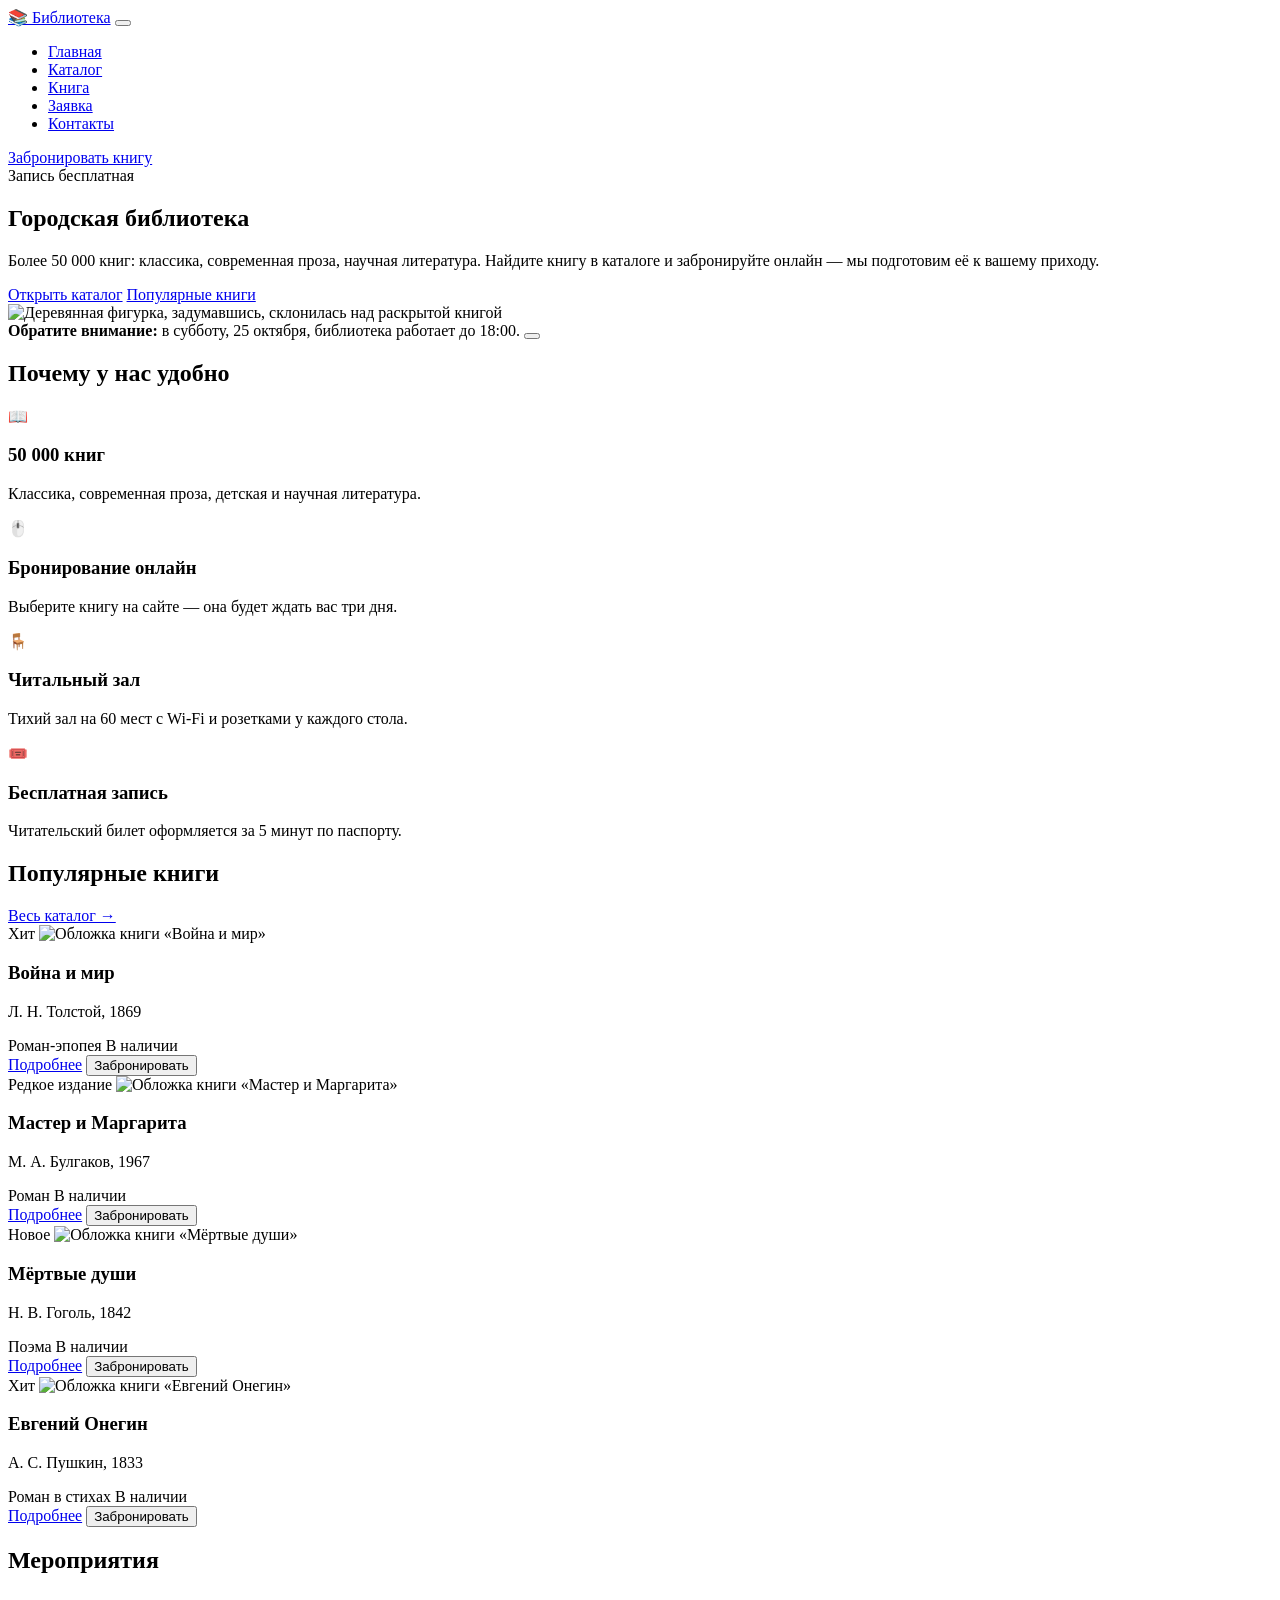
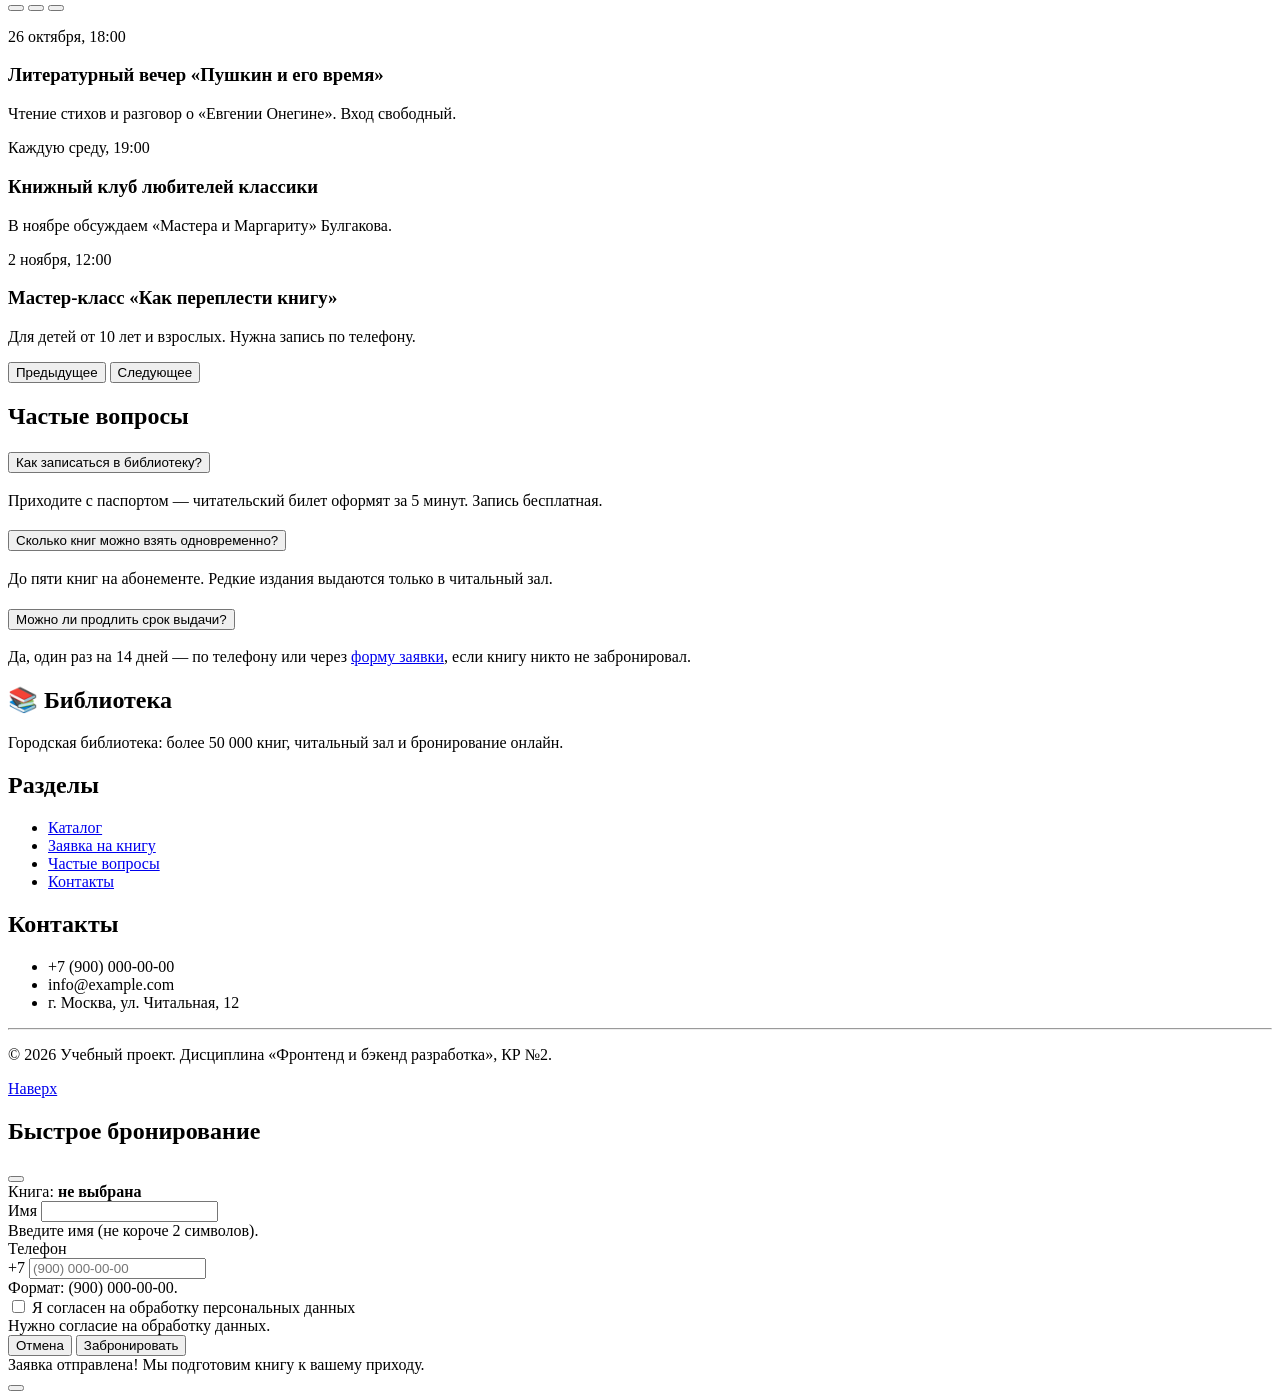
==== index.html @ 31fd8f64 "feat: add index page with hero, carousel and accordion" ====
<!DOCTYPE html>
<html lang="ru">
<head>
  <meta charset="UTF-8">
  <meta name="viewport" content="width=device-width, initial-scale=1.0">
  <meta name="description" content="Городская библиотека: каталог книг, бронирование онлайн, мероприятия и ответы на частые вопросы.">
  <title>Городская библиотека — каталог книг и бронирование</title>

  <!-- Bootstrap подключён локально из папки vendor/, затем наш custom.css -->
  <link rel="stylesheet" href="vendor/bootstrap/css/bootstrap.min.css">
  <link rel="stylesheet" href="css/custom.css">
</head>
<body class="d-flex flex-column min-vh-100">
  <header class="site-header sticky-top">
    <nav class="navbar navbar-expand-lg" aria-label="Основная навигация">
      <div class="container">
        <a class="navbar-brand fw-bold" href="index.html">📚 Библиотека</a>

        <button class="navbar-toggler" type="button" data-bs-toggle="collapse" data-bs-target="#main-nav"
                aria-controls="main-nav" aria-expanded="false" aria-label="Открыть меню">
          <span class="navbar-toggler-icon"></span>
        </button>

        <div class="collapse navbar-collapse" id="main-nav">
          <ul class="navbar-nav ms-auto mb-2 mb-lg-0">
            <li class="nav-item"><a class="nav-link active" aria-current="page" href="index.html">Главная</a></li>
            <li class="nav-item"><a class="nav-link" href="catalog.html">Каталог</a></li>
            <li class="nav-item"><a class="nav-link" href="product.html">Книга</a></li>
            <li class="nav-item"><a class="nav-link" href="order.html">Заявка</a></li>
            <li class="nav-item"><a class="nav-link" href="contacts.html">Контакты</a></li>
          </ul>
          <a class="btn btn-primary ms-lg-3" href="order.html">Забронировать книгу</a>
        </div>
      </div>
    </nav>
  </header>

  <main class="flex-grow-1">
    <section class="hero py-5">
      <div class="container">
        <div class="row align-items-center g-4 g-lg-5">
          <div class="col-12 col-lg-6">
            <span class="badge text-bg-warning mb-3">Запись бесплатная</span>
            <h1 class="display-5 fw-bold">Городская библиотека</h1>
            <p class="lead">
              Более 50 000 книг: классика, современная проза, научная литература.
              Найдите книгу в каталоге и забронируйте онлайн — мы подготовим её к вашему приходу.
            </p>
            <div class="d-flex flex-wrap gap-2">
              <a class="btn btn-primary btn-lg" href="catalog.html">Открыть каталог</a>
              <a class="btn btn-outline-light btn-lg" href="#popular">Популярные книги</a>
            </div>
          </div>
          <div class="col-12 col-lg-6">
            <img class="img-fluid rounded-4 hero__image" src="images/hero.jpeg"
                 alt="Деревянная фигурка, задумавшись, склонилась над раскрытой книгой" width="547" height="365">
          </div>
        </div>
      </div>
    </section>

    <div class="container py-5">
      <div class="alert alert-warning alert-dismissible fade show" role="alert">
        <strong>Обратите внимание:</strong> в субботу, 25 октября, библиотека работает до 18:00.
        <button class="btn-close" type="button" data-bs-dismiss="alert" aria-label="Закрыть"></button>
      </div>

      <section class="mb-5" id="advantages">
        <h2 class="mb-4">Почему у нас удобно</h2>
        <div class="row g-4">
          <div class="col-12 col-md-6 col-lg-3">
            <div class="card h-100 advantage-card">
              <div class="card-body">
                <div class="advantage-card__icon mb-3" aria-hidden="true">📖</div>
                <h3 class="h5">50 000 книг</h3>
                <p class="card-text text-body-secondary">Классика, современная проза, детская и научная литература.</p>
              </div>
            </div>
          </div>
          <div class="col-12 col-md-6 col-lg-3">
            <div class="card h-100 advantage-card">
              <div class="card-body">
                <div class="advantage-card__icon mb-3" aria-hidden="true">🖱️</div>
                <h3 class="h5">Бронирование онлайн</h3>
                <p class="card-text text-body-secondary">Выберите книгу на сайте — она будет ждать вас три дня.</p>
              </div>
            </div>
          </div>
          <div class="col-12 col-md-6 col-lg-3">
            <div class="card h-100 advantage-card">
              <div class="card-body">
                <div class="advantage-card__icon mb-3" aria-hidden="true">🪑</div>
                <h3 class="h5">Читальный зал</h3>
                <p class="card-text text-body-secondary">Тихий зал на 60 мест с Wi-Fi и розетками у каждого стола.</p>
              </div>
            </div>
          </div>
          <div class="col-12 col-md-6 col-lg-3">
            <div class="card h-100 advantage-card">
              <div class="card-body">
                <div class="advantage-card__icon mb-3" aria-hidden="true">🎟️</div>
                <h3 class="h5">Бесплатная запись</h3>
                <p class="card-text text-body-secondary">Читательский билет оформляется за 5 минут по паспорту.</p>
              </div>
            </div>
          </div>
        </div>
      </section>

      <section class="mb-5" id="popular">
        <div class="d-flex flex-wrap justify-content-between align-items-end gap-2 mb-4">
          <h2 class="mb-0">Популярные книги</h2>
          <a class="btn btn-outline-primary" href="catalog.html">Весь каталог →</a>
        </div>
        <div class="row row-cols-2 row-cols-lg-4 g-3 g-md-4">
        <div class="col">
          <article class="card book-card h-100">
          <span class="badge text-bg-primary position-absolute top-0 start-0 m-2">Хит</span>
            <img class="card-img-top book-card__cover" src="images/tolstoy-war-and-peace.svg" alt="Обложка книги «Война и мир»" width="300" height="400" loading="lazy">
            <div class="card-body">
              <h3 class="card-title h5">Война и мир</h3>
              <p class="card-text text-body-secondary mb-2">Л. Н. Толстой, 1869</p>
              <span class="badge rounded-pill text-bg-light border">Роман-эпопея</span>
              <span class="badge rounded-pill text-bg-success">В наличии</span>
            </div>
            <div class="card-footer bg-transparent border-0 d-flex flex-wrap gap-2 pb-3">
              <a class="btn btn-outline-primary btn-sm" href="product.html">Подробнее</a>
              <button class="btn btn-primary btn-sm" type="button" data-bs-toggle="modal" data-bs-target="#order-modal" data-book="Война и мир">Забронировать</button>
            </div>
          </article>
        </div>

        <div class="col">
          <article class="card book-card book-card--rare h-100">
          <span class="badge text-bg-dark position-absolute top-0 start-0 m-2">Редкое издание</span>
            <img class="card-img-top book-card__cover" src="images/bulgakov-master.svg" alt="Обложка книги «Мастер и Маргарита»" width="300" height="400" loading="lazy">
            <div class="card-body">
              <h3 class="card-title h5">Мастер и Маргарита</h3>
              <p class="card-text text-body-secondary mb-2">М. А. Булгаков, 1967</p>
              <span class="badge rounded-pill text-bg-light border">Роман</span>
              <span class="badge rounded-pill text-bg-success">В наличии</span>
            </div>
            <div class="card-footer bg-transparent border-0 d-flex flex-wrap gap-2 pb-3">
              <a class="btn btn-outline-primary btn-sm" href="product.html">Подробнее</a>
              <button class="btn btn-primary btn-sm" type="button" data-bs-toggle="modal" data-bs-target="#order-modal" data-book="Мастер и Маргарита">Забронировать</button>
            </div>
          </article>
        </div>

        <div class="col">
          <article class="card book-card h-100">
          <span class="badge text-bg-success position-absolute top-0 start-0 m-2">Новое</span>
            <img class="card-img-top book-card__cover" src="images/gogol-dead-souls.svg" alt="Обложка книги «Мёртвые души»" width="300" height="400" loading="lazy">
            <div class="card-body">
              <h3 class="card-title h5">Мёртвые души</h3>
              <p class="card-text text-body-secondary mb-2">Н. В. Гоголь, 1842</p>
              <span class="badge rounded-pill text-bg-light border">Поэма</span>
              <span class="badge rounded-pill text-bg-success">В наличии</span>
            </div>
            <div class="card-footer bg-transparent border-0 d-flex flex-wrap gap-2 pb-3">
              <a class="btn btn-outline-primary btn-sm" href="product.html">Подробнее</a>
              <button class="btn btn-primary btn-sm" type="button" data-bs-toggle="modal" data-bs-target="#order-modal" data-book="Мёртвые души">Забронировать</button>
            </div>
          </article>
        </div>

        <div class="col">
          <article class="card book-card h-100">
          <span class="badge text-bg-primary position-absolute top-0 start-0 m-2">Хит</span>
            <img class="card-img-top book-card__cover" src="images/pushkin-onegin.svg" alt="Обложка книги «Евгений Онегин»" width="300" height="400" loading="lazy">
            <div class="card-body">
              <h3 class="card-title h5">Евгений Онегин</h3>
              <p class="card-text text-body-secondary mb-2">А. С. Пушкин, 1833</p>
              <span class="badge rounded-pill text-bg-light border">Роман в стихах</span>
              <span class="badge rounded-pill text-bg-success">В наличии</span>
            </div>
            <div class="card-footer bg-transparent border-0 d-flex flex-wrap gap-2 pb-3">
              <a class="btn btn-outline-primary btn-sm" href="product.html">Подробнее</a>
              <button class="btn btn-primary btn-sm" type="button" data-bs-toggle="modal" data-bs-target="#order-modal" data-book="Евгений Онегин">Забронировать</button>
            </div>
          </article>
        </div>
        </div>
      </section>

      <section class="mb-5" id="events">
        <h2 class="mb-4">Мероприятия</h2>
        <div class="carousel slide events-carousel rounded-4 overflow-hidden" id="events-carousel" data-bs-ride="carousel">
          <div class="carousel-indicators">
            <button class="active" type="button" data-bs-target="#events-carousel" data-bs-slide-to="0" aria-current="true" aria-label="Мероприятие 1"></button>
            <button type="button" data-bs-target="#events-carousel" data-bs-slide-to="1" aria-label="Мероприятие 2"></button>
            <button type="button" data-bs-target="#events-carousel" data-bs-slide-to="2" aria-label="Мероприятие 3"></button>
          </div>
          <div class="carousel-inner">
            <div class="carousel-item active events-carousel__slide events-carousel__slide--1">
              <div class="events-carousel__content">
                <p class="text-uppercase small mb-1">26 октября, 18:00</p>
                <h3>Литературный вечер «Пушкин и его время»</h3>
                <p class="mb-0">Чтение стихов и разговор о «Евгении Онегине». Вход свободный.</p>
              </div>
            </div>
            <div class="carousel-item events-carousel__slide events-carousel__slide--2">
              <div class="events-carousel__content">
                <p class="text-uppercase small mb-1">Каждую среду, 19:00</p>
                <h3>Книжный клуб любителей классики</h3>
                <p class="mb-0">В ноябре обсуждаем «Мастера и Маргариту» Булгакова.</p>
              </div>
            </div>
            <div class="carousel-item events-carousel__slide events-carousel__slide--3">
              <div class="events-carousel__content">
                <p class="text-uppercase small mb-1">2 ноября, 12:00</p>
                <h3>Мастер-класс «Как переплести книгу»</h3>
                <p class="mb-0">Для детей от 10 лет и взрослых. Нужна запись по телефону.</p>
              </div>
            </div>
          </div>
          <button class="carousel-control-prev" type="button" data-bs-target="#events-carousel" data-bs-slide="prev">
            <span class="carousel-control-prev-icon" aria-hidden="true"></span>
            <span class="visually-hidden">Предыдущее</span>
          </button>
          <button class="carousel-control-next" type="button" data-bs-target="#events-carousel" data-bs-slide="next">
            <span class="carousel-control-next-icon" aria-hidden="true"></span>
            <span class="visually-hidden">Следующее</span>
          </button>
        </div>
      </section>

      <section id="faq">
        <h2 class="mb-4">Частые вопросы</h2>
        <div class="accordion" id="faq-accordion">
          <div class="accordion-item">
            <h3 class="accordion-header">
              <button class="accordion-button" type="button" data-bs-toggle="collapse" data-bs-target="#faq-1" aria-expanded="true" aria-controls="faq-1">
                Как записаться в библиотеку?
              </button>
            </h3>
            <div class="accordion-collapse collapse show" id="faq-1" data-bs-parent="#faq-accordion">
              <div class="accordion-body">Приходите с паспортом — читательский билет оформят за 5 минут. Запись бесплатная.</div>
            </div>
          </div>
          <div class="accordion-item">
            <h3 class="accordion-header">
              <button class="accordion-button collapsed" type="button" data-bs-toggle="collapse" data-bs-target="#faq-2" aria-expanded="false" aria-controls="faq-2">
                Сколько книг можно взять одновременно?
              </button>
            </h3>
            <div class="accordion-collapse collapse" id="faq-2" data-bs-parent="#faq-accordion">
              <div class="accordion-body">До пяти книг на абонементе. Редкие издания выдаются только в читальный зал.</div>
            </div>
          </div>
          <div class="accordion-item">
            <h3 class="accordion-header">
              <button class="accordion-button collapsed" type="button" data-bs-toggle="collapse" data-bs-target="#faq-3" aria-expanded="false" aria-controls="faq-3">
                Можно ли продлить срок выдачи?
              </button>
            </h3>
            <div class="accordion-collapse collapse" id="faq-3" data-bs-parent="#faq-accordion">
              <div class="accordion-body">Да, один раз на 14 дней — по телефону или через <a href="order.html">форму заявки</a>, если книгу никто не забронировал.</div>
            </div>
          </div>
        </div>
      </section>
    </div>
  </main>

  <footer class="site-footer mt-auto pt-5 pb-3">
    <div class="container">
      <div class="row g-4">
        <div class="col-12 col-md-4">
          <h2 class="h5">📚 Библиотека</h2>
          <p class="mb-0">Городская библиотека: более 50 000 книг, читальный зал и бронирование онлайн.</p>
        </div>
        <div class="col-6 col-md-4">
          <h2 class="h5">Разделы</h2>
          <ul class="list-unstyled mb-0">
            <li><a href="catalog.html">Каталог</a></li>
            <li><a href="order.html">Заявка на книгу</a></li>
            <li><a href="index.html#faq">Частые вопросы</a></li>
            <li><a href="contacts.html">Контакты</a></li>
          </ul>
        </div>
        <div class="col-6 col-md-4">
          <h2 class="h5">Контакты</h2>
          <ul class="list-unstyled mb-0">
            <li>+7 (900) 000-00-00</li>
            <li>info@example.com</li>
            <li>г. Москва, ул. Читальная, 12</li>
          </ul>
        </div>
      </div>
      <hr>
      <p class="small mb-0">&copy; 2026 Учебный проект. Дисциплина «Фронтенд и бэкенд разработка», КР №2.</p>
    </div>
  </footer>

  <a class="btn btn-primary position-fixed bottom-0 end-0 m-3 z-3" href="#">Наверх</a>

  <!-- Модальное окно быстрого бронирования (Bootstrap modal) -->
  <div class="modal fade" id="order-modal" tabindex="-1" aria-labelledby="order-modal-title" aria-hidden="true">
    <div class="modal-dialog modal-dialog-centered">
      <div class="modal-content">
        <form class="needs-validation" action="#" method="post" novalidate>
          <div class="modal-header">
            <h2 class="modal-title fs-5" id="order-modal-title">Быстрое бронирование</h2>
            <button class="btn-close" type="button" data-bs-dismiss="modal" aria-label="Закрыть"></button>
          </div>

          <div class="modal-body">
            <div class="alert alert-light border py-2">Книга: <strong data-book-name>не выбрана</strong></div>
            <input id="modal-book" name="book" type="hidden">

            <div class="mb-3">
              <label class="form-label" for="modal-name">Имя</label>
              <input class="form-control" id="modal-name" name="name" type="text" minlength="2" autocomplete="name" required>
              <div class="invalid-feedback">Введите имя (не короче 2 символов).</div>
            </div>

            <div class="mb-3">
              <label class="form-label" for="modal-phone">Телефон</label>
              <div class="input-group has-validation">
                <span class="input-group-text">+7</span>
                <input class="form-control" id="modal-phone" name="phone" type="tel" inputmode="tel" placeholder="(900) 000-00-00"
                       pattern="\(\d{3}\) \d{3}-\d{2}-\d{2}" autocomplete="tel-national" required>
                <div class="invalid-feedback">Формат: (900) 000-00-00.</div>
              </div>
            </div>

            <div class="form-check">
              <input class="form-check-input" id="modal-agreement" name="agreement" type="checkbox" required>
              <label class="form-check-label" for="modal-agreement">Я согласен на обработку персональных данных</label>
              <div class="invalid-feedback">Нужно согласие на обработку данных.</div>
            </div>
          </div>

          <div class="modal-footer">
            <button class="btn btn-outline-secondary" type="button" data-bs-dismiss="modal">Отмена</button>
            <button class="btn btn-primary" type="submit">Забронировать</button>
          </div>
        </form>
      </div>
    </div>
  </div>

  <!-- Всплывающее уведомление (Bootstrap toast) — показывается после отправки формы -->
  <div class="toast-container position-fixed bottom-0 start-50 translate-middle-x p-3">
    <div class="toast align-items-center text-bg-success border-0" id="success-toast" role="status" aria-live="polite" aria-atomic="true">
      <div class="d-flex">
        <div class="toast-body">Заявка отправлена! Мы подготовим книгу к вашему приходу.</div>
        <button class="btn-close btn-close-white me-2 m-auto" type="button" data-bs-dismiss="toast" aria-label="Закрыть"></button>
      </div>
    </div>
  </div>

  <script src="vendor/bootstrap/js/bootstrap.bundle.min.js"></script>
  <script src="js/main.js"></script>
</body>
</html>
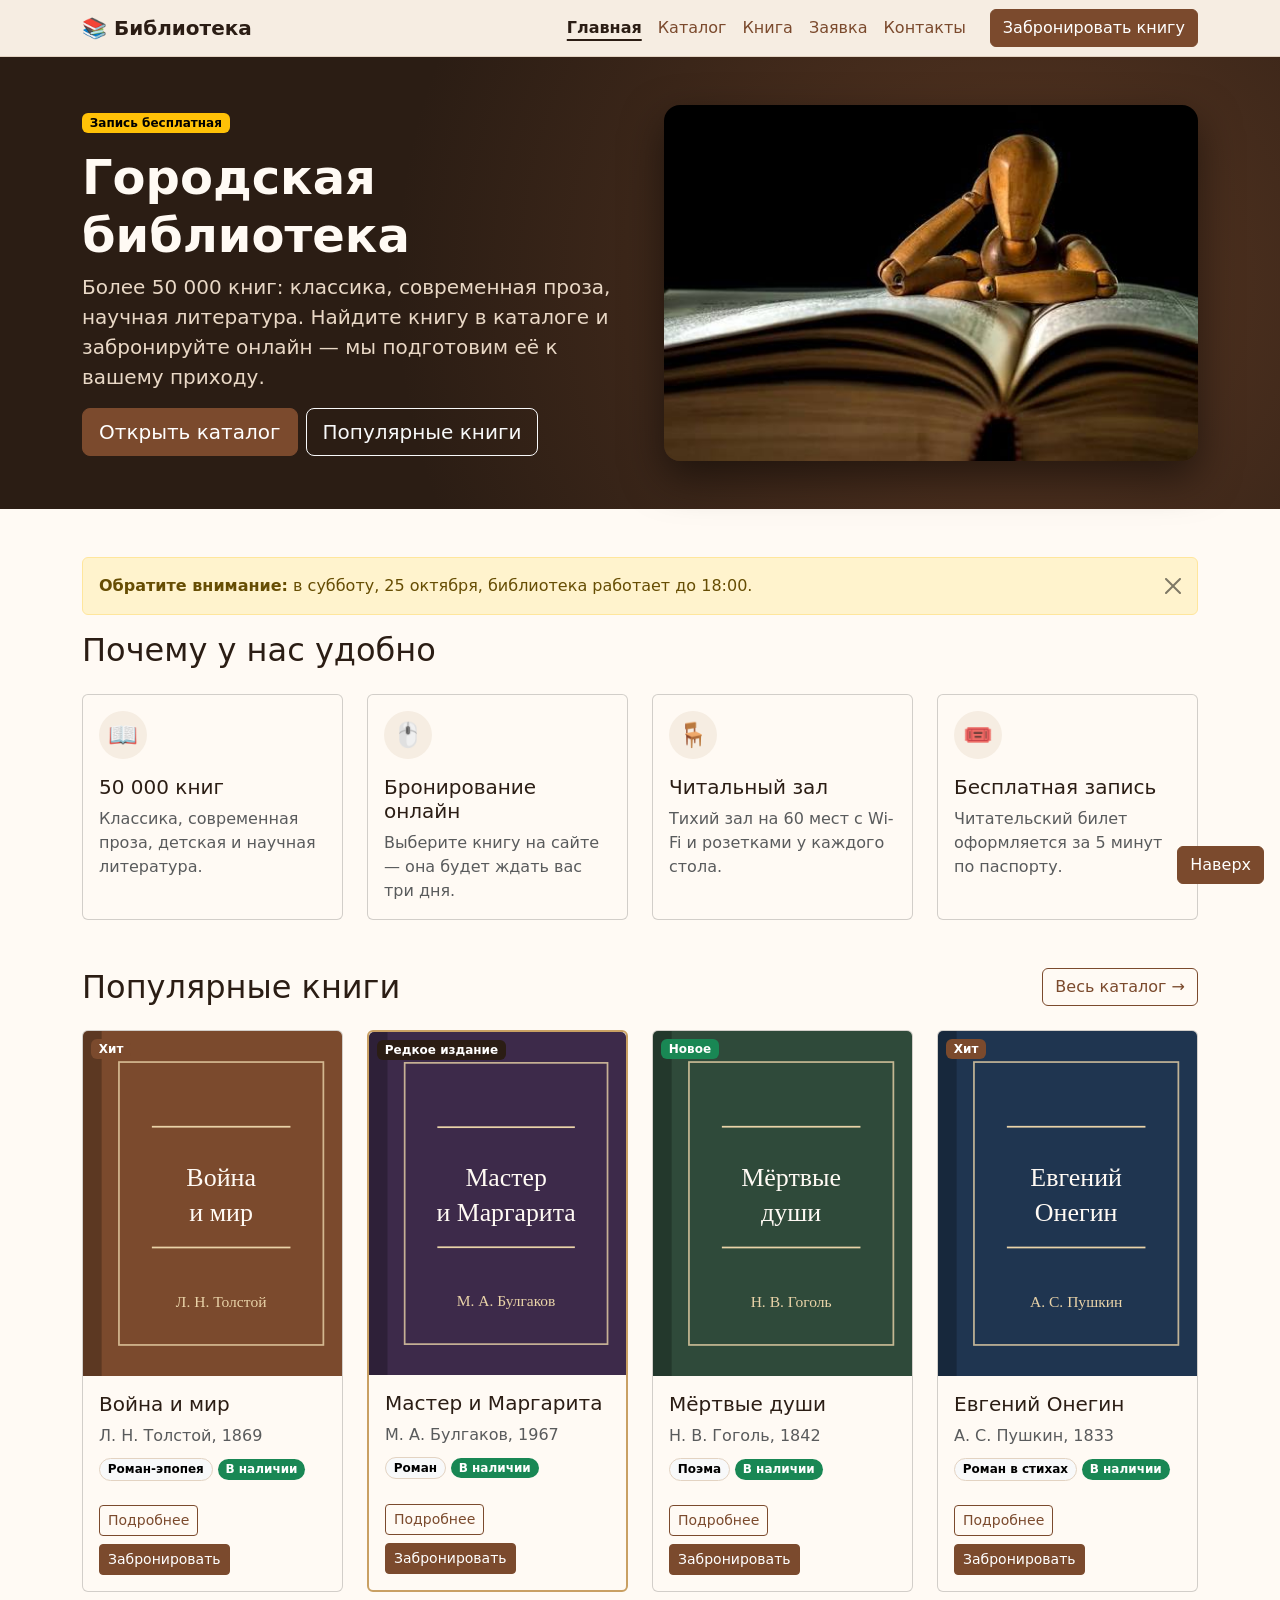
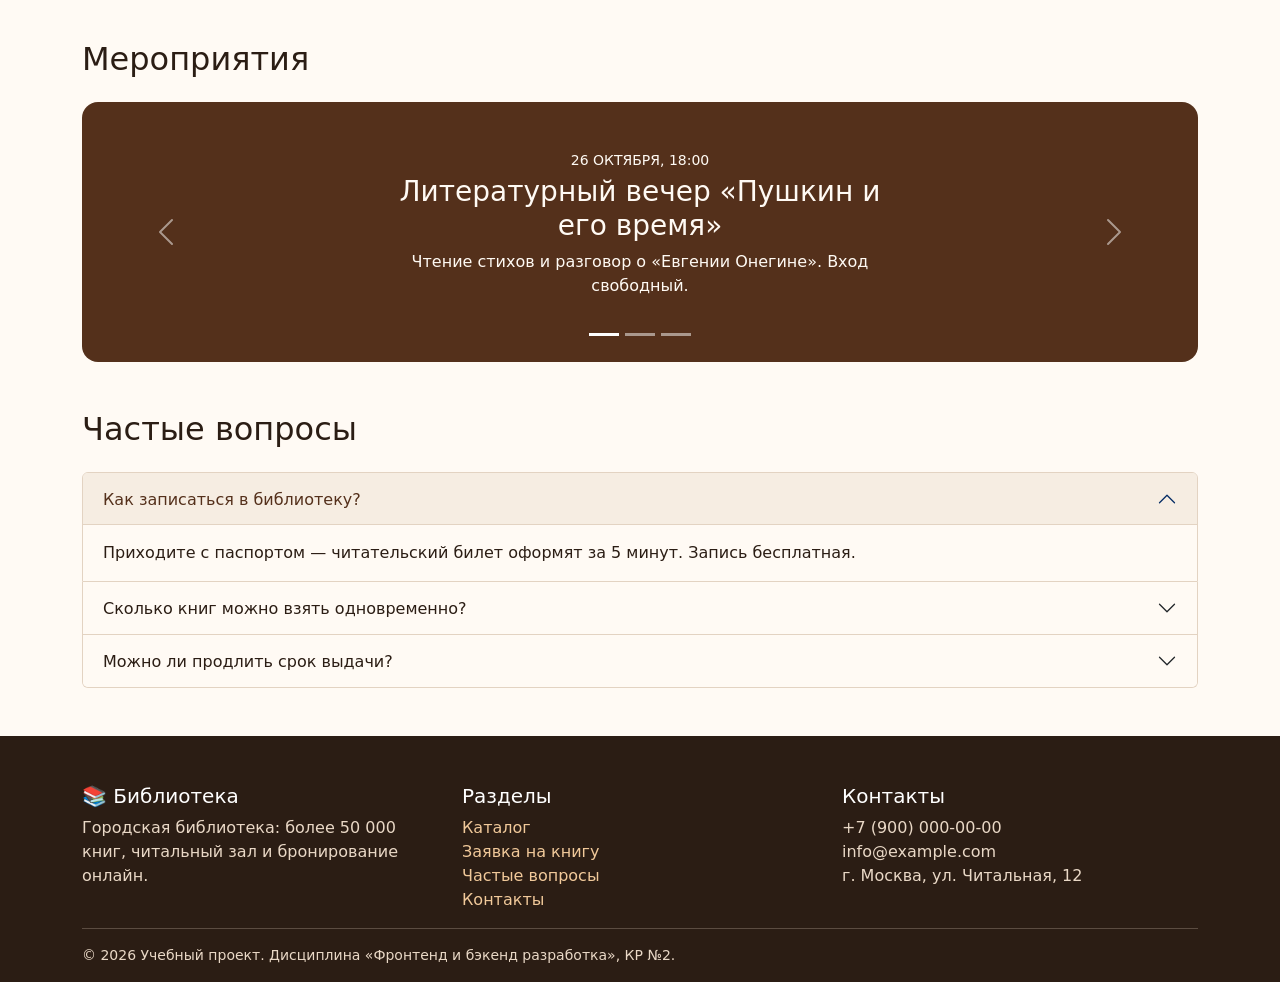
==== commit e694df3a: "refactor: remove comments from code" ====
--- a/index.html
+++ b/index.html
@@ -6,7 +6,6 @@
   <meta name="description" content="Городская библиотека: каталог книг, бронирование онлайн, мероприятия и ответы на частые вопросы.">
   <title>Городская библиотека — каталог книг и бронирование</title>
 
-  <!-- Bootstrap подключён локально из папки vendor/, затем наш custom.css -->
   <link rel="stylesheet" href="vendor/bootstrap/css/bootstrap.min.css">
   <link rel="stylesheet" href="css/custom.css">
 </head>
@@ -295,7 +294,6 @@
 
   <a class="btn btn-primary position-fixed bottom-0 end-0 m-3 z-3" href="#">Наверх</a>
 
-  <!-- Модальное окно быстрого бронирования (Bootstrap modal) -->
   <div class="modal fade" id="order-modal" tabindex="-1" aria-labelledby="order-modal-title" aria-hidden="true">
     <div class="modal-dialog modal-dialog-centered">
       <div class="modal-content">
@@ -341,7 +339,6 @@
     </div>
   </div>
 
-  <!-- Всплывающее уведомление (Bootstrap toast) — показывается после отправки формы -->
   <div class="toast-container position-fixed bottom-0 start-50 translate-middle-x p-3">
     <div class="toast align-items-center text-bg-success border-0" id="success-toast" role="status" aria-live="polite" aria-atomic="true">
       <div class="d-flex">
--- a/css/custom.css
+++ b/css/custom.css
@@ -0,0 +1,226 @@
+:root {
+  --color-bg: #fffaf4;
+  --color-text: #2b1d14;
+  --color-primary: #7b4a2d;
+  --color-primary-dark: #54301b;
+  --color-surface: #f6ede2;
+  --color-dark: #2b1d14;
+
+  --bs-body-bg: var(--color-bg);
+  --bs-body-color: var(--color-text);
+  --bs-primary: #7b4a2d;
+  --bs-primary-rgb: 123, 74, 45;
+  --bs-dark-rgb: 43, 29, 20;
+  --bs-link-color-rgb: 123, 74, 45;
+  --bs-link-hover-color-rgb: 84, 48, 27;
+  --bs-border-color: #e3d3c2;
+}
+
+.btn-primary {
+  --bs-btn-bg: var(--color-primary);
+  --bs-btn-border-color: var(--color-primary);
+  --bs-btn-hover-bg: var(--color-primary-dark);
+  --bs-btn-hover-border-color: var(--color-primary-dark);
+  --bs-btn-active-bg: var(--color-primary-dark);
+  --bs-btn-active-border-color: var(--color-primary-dark);
+  --bs-btn-disabled-bg: #a08a7b;
+  --bs-btn-disabled-border-color: #a08a7b;
+}
+
+.btn-outline-primary {
+  --bs-btn-color: var(--color-primary);
+  --bs-btn-border-color: var(--color-primary);
+  --bs-btn-hover-bg: var(--color-primary);
+  --bs-btn-hover-border-color: var(--color-primary);
+  --bs-btn-hover-color: #ffffff;
+  --bs-btn-active-bg: var(--color-primary-dark);
+  --bs-btn-active-border-color: var(--color-primary-dark);
+  --bs-btn-active-color: #ffffff;
+}
+
+.form-control:focus,
+.form-select:focus,
+.form-check-input:focus {
+  border-color: var(--color-primary);
+  box-shadow: 0 0 0 0.25rem rgba(123, 74, 45, 0.25);
+}
+
+.form-check-input:checked {
+  background-color: var(--color-primary);
+  border-color: var(--color-primary);
+}
+
+.pagination {
+  --bs-pagination-color: var(--color-primary);
+  --bs-pagination-hover-color: var(--color-primary-dark);
+  --bs-pagination-active-bg: var(--color-primary);
+  --bs-pagination-active-border-color: var(--color-primary);
+}
+
+.nav-tabs .nav-link {
+  color: var(--color-primary);
+}
+
+.nav-tabs .nav-link.active {
+  color: var(--color-text);
+}
+
+.accordion {
+  --bs-accordion-active-bg: var(--color-surface);
+  --bs-accordion-active-color: var(--color-primary-dark);
+  --bs-accordion-btn-focus-box-shadow: 0 0 0 0.25rem rgba(123, 74, 45, 0.25);
+}
+
+.site-header {
+  background-color: var(--color-surface);
+  border-bottom: 1px solid var(--bs-border-color);
+}
+
+.site-header .navbar {
+  --bs-navbar-color: var(--color-primary);
+  --bs-navbar-hover-color: var(--color-primary-dark);
+  --bs-navbar-active-color: var(--color-text);
+  --bs-navbar-brand-color: var(--color-text);
+  --bs-navbar-brand-hover-color: var(--color-primary);
+}
+
+.site-header .nav-link.active {
+  font-weight: 600;
+  text-decoration: underline;
+  text-underline-offset: 6px;
+  text-decoration-thickness: 2px;
+}
+
+.hero {
+  color: #fffaf4;
+  background-color: var(--color-dark);
+  background-image: radial-gradient(circle at 80% 50%, rgba(123, 74, 45, 0.55), transparent 60%);
+}
+
+.hero .lead {
+  color: #e9d8c6;
+}
+
+.hero__image {
+  box-shadow: 0 1rem 2.5rem rgba(0, 0, 0, 0.5);
+}
+
+.advantage-card__icon {
+  display: grid;
+  place-items: center;
+  width: 3rem;
+  height: 3rem;
+  font-size: 1.5rem;
+  background-color: var(--color-surface);
+  border-radius: 50%;
+}
+
+.book-card__cover {
+  height: auto;
+  aspect-ratio: 3 / 4;
+  object-fit: cover;
+}
+
+@media (max-width: 575.98px) {
+  .book-card .card-title {
+    font-size: 1rem;
+  }
+
+  .book-card .card-text {
+    font-size: 0.875rem;
+  }
+}
+
+.book-card {
+  transition: transform 0.2s ease, box-shadow 0.2s ease;
+}
+
+.book-card:hover {
+  transform: translateY(-4px);
+  box-shadow: 0 0.75rem 1.5rem rgba(43, 29, 20, 0.15);
+}
+
+.book-card:focus-within {
+  border-color: var(--color-primary);
+}
+
+.book-card--rare {
+  border: 2px solid #c9a063;
+}
+
+.book-card--unavailable .book-card__cover {
+  filter: grayscale(0.8);
+  opacity: 0.7;
+}
+
+.book-card--unavailable:hover {
+  transform: none;
+}
+
+.book-terms {
+  background-color: var(--color-surface);
+}
+
+.book-cover {
+  width: 100%;
+  max-width: 360px;
+}
+
+.events-carousel__slide {
+  min-height: 260px;
+  color: #fffaf4;
+}
+
+.events-carousel__slide--1 { background-color: #54301b; }
+.events-carousel__slide--2 { background-color: #3d2a4a; }
+.events-carousel__slide--3 { background-color: #2f4a3a; }
+
+.events-carousel__content {
+  max-width: 640px;
+  margin: 0 auto;
+  padding: 3rem 4.5rem 3.5rem;
+  text-align: center;
+}
+
+@media (min-width: 992px) {
+  .catalog-filters {
+    position: sticky;
+    top: 5.5rem;
+  }
+}
+
+.specs-table th[scope="row"] {
+  width: 45%;
+  font-weight: 600;
+}
+
+.site-footer {
+  color: #e9d8c6;
+  background-color: var(--color-dark);
+}
+
+.site-footer h2 {
+  color: #ffffff;
+}
+
+.site-footer a {
+  color: #f1c99a;
+  text-decoration: none;
+}
+
+.site-footer a:hover {
+  color: #ffffff;
+  text-decoration: underline;
+}
+
+a:focus-visible,
+.btn:focus-visible {
+  outline: 3px solid var(--color-primary-dark);
+  outline-offset: 2px;
+  box-shadow: none;
+}
+
+.hero .btn:focus-visible,
+.site-footer a:focus-visible {
+  outline-color: #f1c99a;
+}
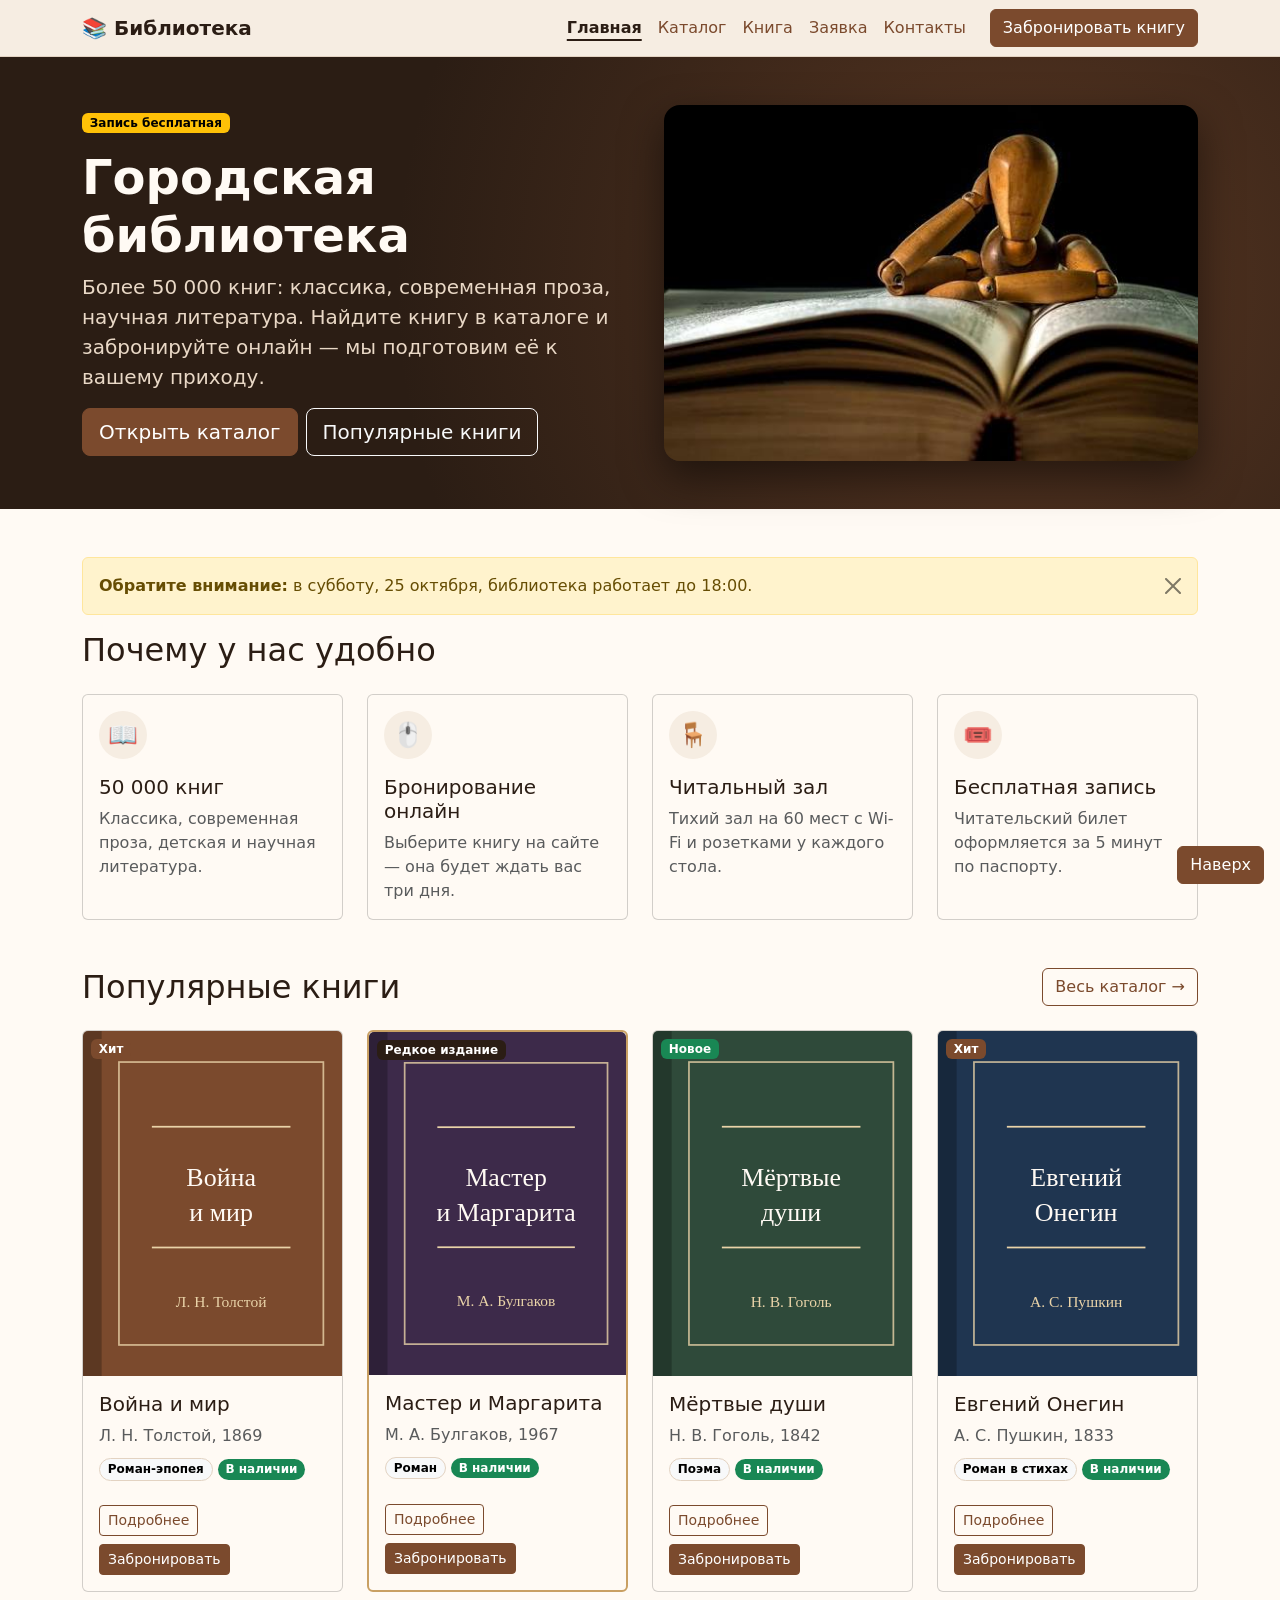
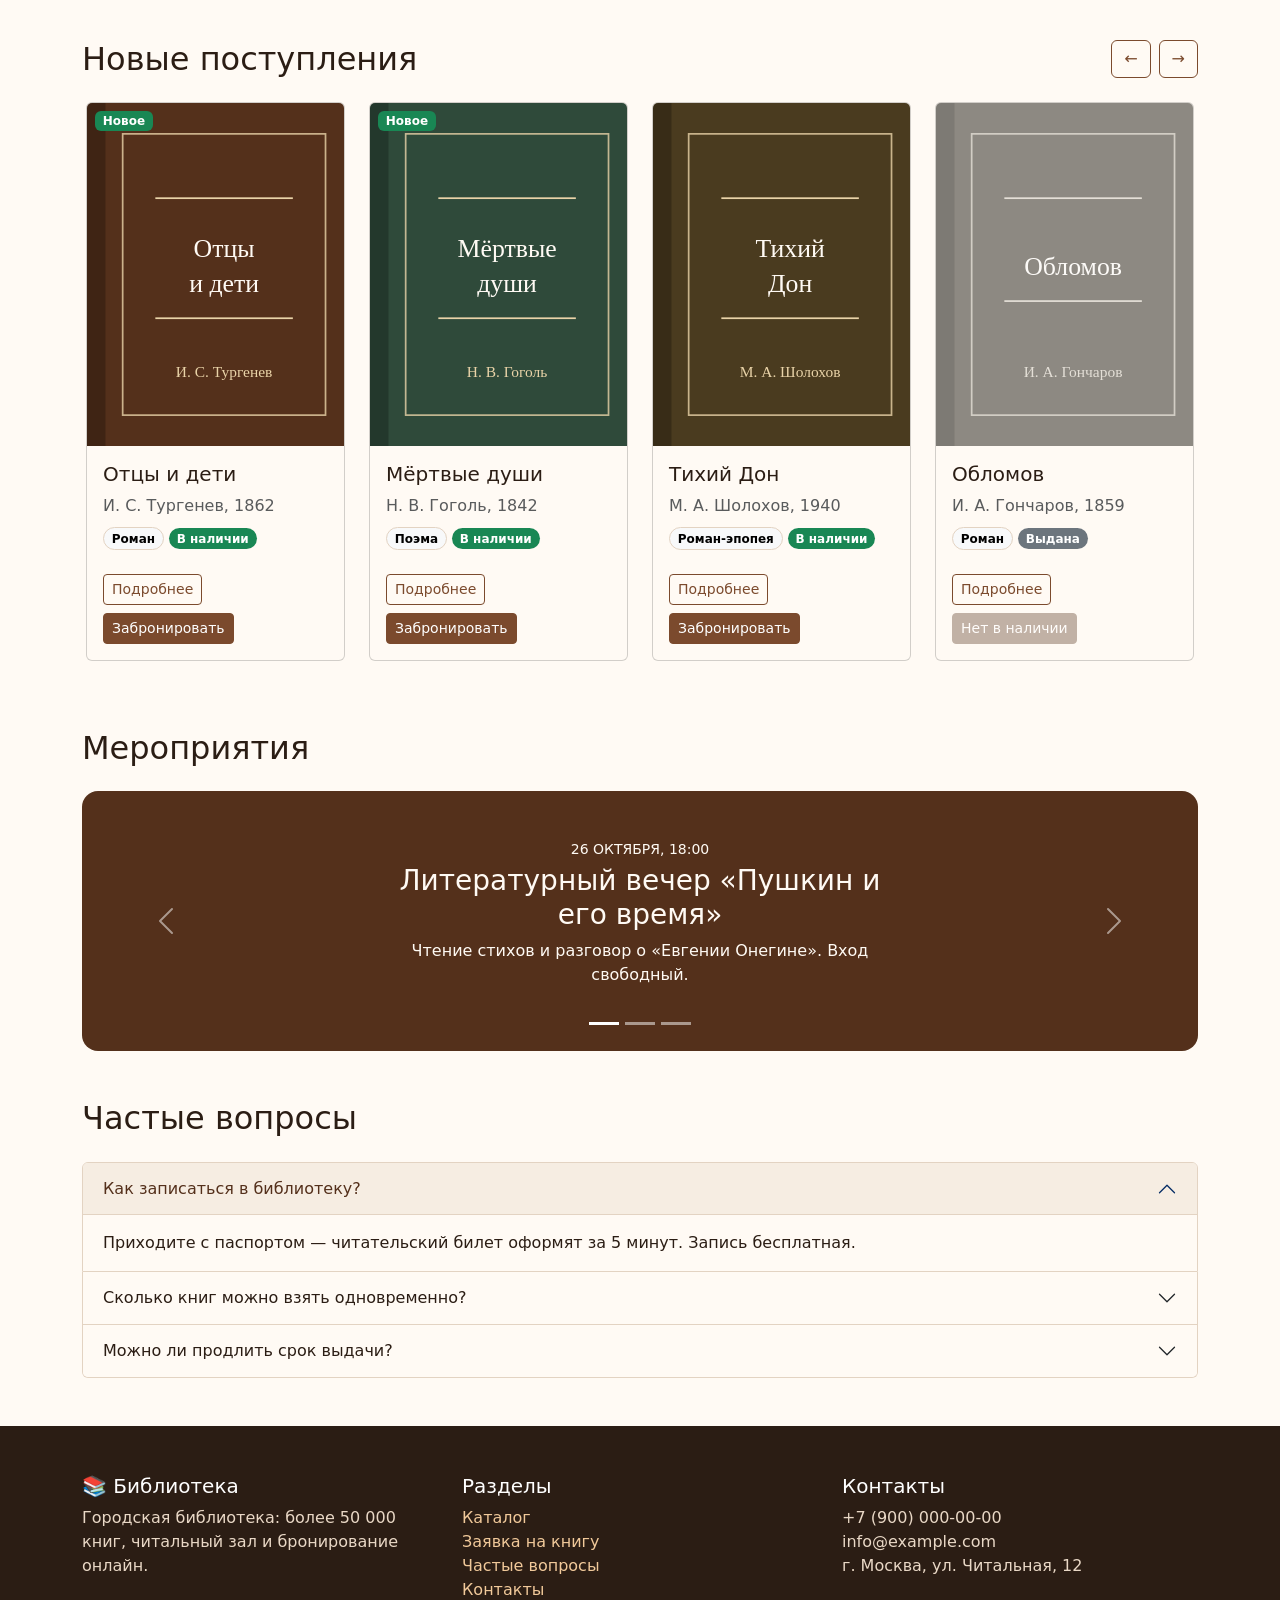
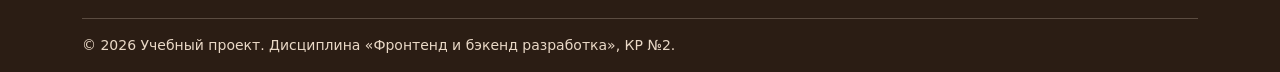
==== commit b0e0ef4a: "feat: add new books slider to index page" ====
--- a/index.html
+++ b/index.html
@@ -182,6 +182,160 @@
         </div>
       </section>
 
+      <section class="mb-5" id="new-books">
+        <div class="d-flex flex-wrap justify-content-between align-items-center gap-2 mb-3">
+          <h2 class="mb-0">Новые поступления</h2>
+          <div class="d-flex gap-2">
+            <button class="btn btn-outline-primary" type="button" data-bs-target="#new-books-carousel" data-bs-slide="prev" aria-label="Предыдущие книги">←</button>
+            <button class="btn btn-outline-primary" type="button" data-bs-target="#new-books-carousel" data-bs-slide="next" aria-label="Следующие книги">→</button>
+          </div>
+        </div>
+
+        <div class="carousel slide books-carousel" id="new-books-carousel" data-bs-touch="true">
+          <div class="carousel-inner">
+            <div class="carousel-item active">
+              <div class="row row-cols-2 row-cols-lg-4 g-3 g-md-4">
+                <div class="col">
+                  <article class="card book-card h-100">
+                    <span class="badge text-bg-success position-absolute top-0 start-0 m-2">Новое</span>
+                    <img class="card-img-top book-card__cover" src="images/turgenev-fathers.svg" alt="Обложка книги «Отцы и дети»" width="300" height="400" loading="lazy">
+                    <div class="card-body">
+                      <h3 class="card-title h5">Отцы и дети</h3>
+                      <p class="card-text text-body-secondary mb-2">И. С. Тургенев, 1862</p>
+                      <span class="badge rounded-pill text-bg-light border">Роман</span>
+                      <span class="badge rounded-pill text-bg-success">В наличии</span>
+                    </div>
+                    <div class="card-footer bg-transparent border-0 d-flex flex-wrap gap-2 pb-3">
+                      <a class="btn btn-outline-primary btn-sm" href="product.html">Подробнее</a>
+                      <button class="btn btn-primary btn-sm" type="button" data-bs-toggle="modal" data-bs-target="#order-modal" data-book="Отцы и дети">Забронировать</button>
+                    </div>
+                  </article>
+                </div>
+
+                <div class="col">
+                  <article class="card book-card h-100">
+                    <span class="badge text-bg-success position-absolute top-0 start-0 m-2">Новое</span>
+                    <img class="card-img-top book-card__cover" src="images/gogol-dead-souls.svg" alt="Обложка книги «Мёртвые души»" width="300" height="400" loading="lazy">
+                    <div class="card-body">
+                      <h3 class="card-title h5">Мёртвые души</h3>
+                      <p class="card-text text-body-secondary mb-2">Н. В. Гоголь, 1842</p>
+                      <span class="badge rounded-pill text-bg-light border">Поэма</span>
+                      <span class="badge rounded-pill text-bg-success">В наличии</span>
+                    </div>
+                    <div class="card-footer bg-transparent border-0 d-flex flex-wrap gap-2 pb-3">
+                      <a class="btn btn-outline-primary btn-sm" href="product.html">Подробнее</a>
+                      <button class="btn btn-primary btn-sm" type="button" data-bs-toggle="modal" data-bs-target="#order-modal" data-book="Мёртвые души">Забронировать</button>
+                    </div>
+                  </article>
+                </div>
+
+                <div class="col">
+                  <article class="card book-card h-100">
+                    <img class="card-img-top book-card__cover" src="images/sholokhov-don.svg" alt="Обложка книги «Тихий Дон»" width="300" height="400" loading="lazy">
+                    <div class="card-body">
+                      <h3 class="card-title h5">Тихий Дон</h3>
+                      <p class="card-text text-body-secondary mb-2">М. А. Шолохов, 1940</p>
+                      <span class="badge rounded-pill text-bg-light border">Роман-эпопея</span>
+                      <span class="badge rounded-pill text-bg-success">В наличии</span>
+                    </div>
+                    <div class="card-footer bg-transparent border-0 d-flex flex-wrap gap-2 pb-3">
+                      <a class="btn btn-outline-primary btn-sm" href="product.html">Подробнее</a>
+                      <button class="btn btn-primary btn-sm" type="button" data-bs-toggle="modal" data-bs-target="#order-modal" data-book="Тихий Дон">Забронировать</button>
+                    </div>
+                  </article>
+                </div>
+
+                <div class="col">
+                  <article class="card book-card book-card--unavailable h-100">
+                    <img class="card-img-top book-card__cover" src="images/goncharov-oblomov.svg" alt="Обложка книги «Обломов»" width="300" height="400" loading="lazy">
+                    <div class="card-body">
+                      <h3 class="card-title h5">Обломов</h3>
+                      <p class="card-text text-body-secondary mb-2">И. А. Гончаров, 1859</p>
+                      <span class="badge rounded-pill text-bg-light border">Роман</span>
+                      <span class="badge rounded-pill text-bg-secondary">Выдана</span>
+                    </div>
+                    <div class="card-footer bg-transparent border-0 d-flex flex-wrap gap-2 pb-3">
+                      <a class="btn btn-outline-primary btn-sm" href="product.html">Подробнее</a>
+                      <button class="btn btn-primary btn-sm" type="button" disabled>Нет в наличии</button>
+                    </div>
+                  </article>
+                </div>
+              </div>
+            </div>
+            <div class="carousel-item">
+              <div class="row row-cols-2 row-cols-lg-4 g-3 g-md-4">
+                <div class="col">
+                  <article class="card book-card book-card--unavailable h-100">
+                    <img class="card-img-top book-card__cover" src="images/dostoevsky-crime.svg" alt="Обложка книги «Преступление и наказание»" width="300" height="400" loading="lazy">
+                    <div class="card-body">
+                      <h3 class="card-title h5">Преступление и наказание</h3>
+                      <p class="card-text text-body-secondary mb-2">Ф. М. Достоевский, 1866</p>
+                      <span class="badge rounded-pill text-bg-light border">Роман</span>
+                      <span class="badge rounded-pill text-bg-secondary">Выдана</span>
+                    </div>
+                    <div class="card-footer bg-transparent border-0 d-flex flex-wrap gap-2 pb-3">
+                      <a class="btn btn-outline-primary btn-sm" href="product.html">Подробнее</a>
+                      <button class="btn btn-primary btn-sm" type="button" disabled>Нет в наличии</button>
+                    </div>
+                  </article>
+                </div>
+
+                <div class="col">
+                  <article class="card book-card h-100">
+                    <span class="badge text-bg-primary position-absolute top-0 start-0 m-2">Хит</span>
+                    <img class="card-img-top book-card__cover" src="images/pushkin-onegin.svg" alt="Обложка книги «Евгений Онегин»" width="300" height="400" loading="lazy">
+                    <div class="card-body">
+                      <h3 class="card-title h5">Евгений Онегин</h3>
+                      <p class="card-text text-body-secondary mb-2">А. С. Пушкин, 1833</p>
+                      <span class="badge rounded-pill text-bg-light border">Роман в стихах</span>
+                      <span class="badge rounded-pill text-bg-success">В наличии</span>
+                    </div>
+                    <div class="card-footer bg-transparent border-0 d-flex flex-wrap gap-2 pb-3">
+                      <a class="btn btn-outline-primary btn-sm" href="product.html">Подробнее</a>
+                      <button class="btn btn-primary btn-sm" type="button" data-bs-toggle="modal" data-bs-target="#order-modal" data-book="Евгений Онегин">Забронировать</button>
+                    </div>
+                  </article>
+                </div>
+
+                <div class="col">
+                  <article class="card book-card book-card--rare h-100">
+                    <span class="badge text-bg-dark position-absolute top-0 start-0 m-2">Редкое издание</span>
+                    <img class="card-img-top book-card__cover" src="images/bulgakov-master.svg" alt="Обложка книги «Мастер и Маргарита»" width="300" height="400" loading="lazy">
+                    <div class="card-body">
+                      <h3 class="card-title h5">Мастер и Маргарита</h3>
+                      <p class="card-text text-body-secondary mb-2">М. А. Булгаков, 1967</p>
+                      <span class="badge rounded-pill text-bg-light border">Роман</span>
+                      <span class="badge rounded-pill text-bg-success">В наличии</span>
+                    </div>
+                    <div class="card-footer bg-transparent border-0 d-flex flex-wrap gap-2 pb-3">
+                      <a class="btn btn-outline-primary btn-sm" href="product.html">Подробнее</a>
+                      <button class="btn btn-primary btn-sm" type="button" data-bs-toggle="modal" data-bs-target="#order-modal" data-book="Мастер и Маргарита">Забронировать</button>
+                    </div>
+                  </article>
+                </div>
+
+                <div class="col">
+                  <article class="card book-card h-100">
+                    <span class="badge text-bg-primary position-absolute top-0 start-0 m-2">Хит</span>
+                    <img class="card-img-top book-card__cover" src="images/tolstoy-war-and-peace.svg" alt="Обложка книги «Война и мир»" width="300" height="400" loading="lazy">
+                    <div class="card-body">
+                      <h3 class="card-title h5">Война и мир</h3>
+                      <p class="card-text text-body-secondary mb-2">Л. Н. Толстой, 1869</p>
+                      <span class="badge rounded-pill text-bg-light border">Роман-эпопея</span>
+                      <span class="badge rounded-pill text-bg-success">В наличии</span>
+                    </div>
+                    <div class="card-footer bg-transparent border-0 d-flex flex-wrap gap-2 pb-3">
+                      <a class="btn btn-outline-primary btn-sm" href="product.html">Подробнее</a>
+                      <button class="btn btn-primary btn-sm" type="button" data-bs-toggle="modal" data-bs-target="#order-modal" data-book="Война и мир">Забронировать</button>
+                    </div>
+                  </article>
+                </div>
+              </div>
+            </div>
+          </div>
+        </div>
+      </section>
+
       <section class="mb-5" id="events">
         <h2 class="mb-4">Мероприятия</h2>
         <div class="carousel slide events-carousel rounded-4 overflow-hidden" id="events-carousel" data-bs-ride="carousel">
--- a/css/custom.css
+++ b/css/custom.css
@@ -166,6 +166,10 @@
   max-width: 360px;
 }
 
+.books-carousel .carousel-item {
+  padding: 0.5rem 0.25rem 1.25rem;
+}
+
 .events-carousel__slide {
   min-height: 260px;
   color: #fffaf4;
